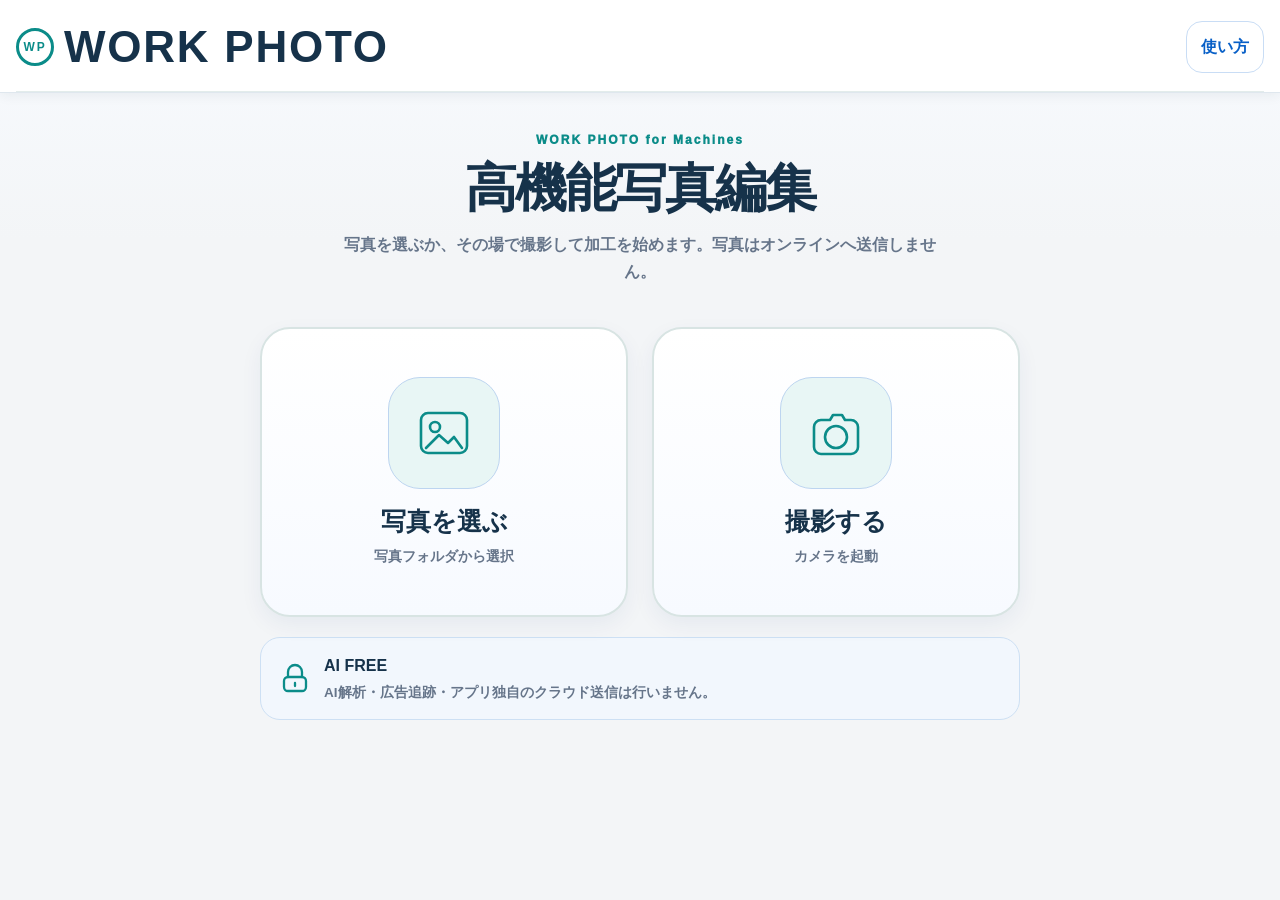
==== editor/index.html @ 4277be08 "Add files via upload" ====
<!doctype html>
<html lang="ja">
<head>
  <meta charset="utf-8">
  <meta name="viewport" content="width=device-width,initial-scale=1,viewport-fit=cover">
  <meta name="theme-color" content="#0b8c89">
  <meta name="description" content="WORK PHOTO for Machines。AIを使わず、端末内で機械・設備写真を編集します。">
  <title>WORK PHOTO 高機能編集｜Web仕上げ版 v1.6</title>
  <link rel="apple-touch-icon" href="icons/icon-192.png">
  <link rel="stylesheet" href="style.css">
  <link rel="stylesheet" href="integration.css">
</head>
<body class="mb-ui-page" data-mb-layout="wide">
  <header class="mb-ui-header">
    <div class="mb-ui-header__inner">
      <button id="brandHome" class="mb-ui-brand" type="button" aria-label="開始画面へ戻る">WORK PHOTO</button>
      <div class="mb-ui-actions">
        <button id="headerBack" class="mb-ui-button" type="button" hidden>戻る</button>
        <button id="returnAlbumButton" class="mb-ui-button" type="button" hidden>アルバムへ</button>
        <button id="helpButton" class="mb-ui-button" type="button">使い方</button>
      </div>
    </div>
  </header>

  <main class="app-shell">
    <section id="startScreen" class="start-screen" aria-labelledby="pageTitle">
      <div class="page-head">
        <p class="eyebrow">WORK PHOTO for Machines</p>
        <h1 id="pageTitle">高機能写真編集</h1>
        <p>写真を選ぶか、その場で撮影して加工を始めます。写真はオンラインへ送信しません。</p>
      </div>

      <div class="start-actions" aria-label="写真の取り込み方法">
        <button id="choosePhotoButton" class="start-card" type="button">
          <span class="start-icon" aria-hidden="true">
            <svg viewBox="0 0 64 64"><rect x="9" y="12" width="46" height="40" rx="7"></rect><circle cx="23" cy="26" r="5"></circle><path d="m14 47 13-13 9 8 6-6 8 11"></path></svg>
          </span>
          <strong>写真を選ぶ</strong>
          <small>写真フォルダから選択</small>
        </button>
        <button id="takePhotoButton" class="start-card" type="button">
          <span class="start-icon" aria-hidden="true">
            <svg viewBox="0 0 64 64"><path d="M19 19h7l3-5h9l3 5h6a7 7 0 0 1 7 7v20a7 7 0 0 1-7 7H17a7 7 0 0 1-7-7V26a7 7 0 0 1 7-7Z"></path><circle cx="32" cy="36" r="11"></circle></svg>
          </span>
          <strong>撮影する</strong>
          <small>カメラを起動</small>
        </button>
      </div>

      <input id="choosePhotoInput" type="file" accept="image/*" hidden>
      <input id="takePhotoInput" type="file" accept="image/*" capture="environment" hidden>

      <div class="privacy-note">
        <svg aria-hidden="true" viewBox="0 0 32 32"><path d="M9 14V9a7 7 0 0 1 14 0v5"></path><rect x="5" y="14" width="22" height="14" rx="4"></rect><path d="M16 20v3"></path></svg>
        <div><strong>AI FREE</strong><span>AI解析・広告追跡・アプリ独自のクラウド送信は行いません。</span></div>
      </div>
    </section>

    <section id="editorScreen" class="editor-screen" hidden aria-label="写真編集画面">
      <div class="editor-topbar">
        <div class="editor-title-wrap">
          <span class="status-dot" aria-hidden="true"></span>
          <div><strong>写真を加工中</strong><small id="imageInfo">画像を読み込みました</small></div>
        </div>
        <div class="editor-actions">
          <button id="undoButton" class="icon-action" type="button" aria-label="元に戻す" disabled>
            <svg viewBox="0 0 32 32"><path d="m12 9-6 6 6 6"></path><path d="M7 15h10a8 8 0 0 1 8 8"></path></svg><span>戻す</span>
          </button>
          <button id="redoButton" class="icon-action" type="button" aria-label="やり直す" disabled>
            <svg viewBox="0 0 32 32"><path d="m20 9 6 6-6 6"></path><path d="M25 15H15a8 8 0 0 0-8 8"></path></svg><span>やり直す</span>
          </button>
          <button id="compareButton" class="icon-action" type="button" aria-label="加工前を表示">
            <svg viewBox="0 0 32 32"><path d="M4 16h24"></path><path d="M16 4v24"></path><rect x="4" y="4" width="24" height="24" rx="5"></rect></svg><span>元画像</span>
          </button>
          <button id="saveButton" class="save-action" type="button">
            <svg viewBox="0 0 32 32"><path d="M8 5h13l5 5v17H6V5Z"></path><path d="M10 5v8h12V6M11 27v-9h10v9"></path></svg><span>保存</span>
          </button>
        </div>
      </div>

      <div class="workspace-grid">
        <section class="canvas-card" aria-label="写真プレビュー">
          <div class="canvas-stage" id="canvasStage">
            <canvas id="editorCanvas" width="1200" height="800" aria-label="加工中の写真"></canvas>
            <div id="snapBadge" class="snap-badge" hidden>吸着</div>
            <div id="toolHint" class="tool-hint" hidden></div>
          </div>
          <div class="canvas-footer">
            <span id="zoomLabel">100%</span>
            <div class="zoom-controls">
              <button id="zoomOut" type="button" aria-label="縮小">−</button>
              <input id="zoomRange" type="range" min="5" max="180" value="100" aria-label="表示倍率">
              <button id="zoomIn" type="button" aria-label="拡大">＋</button>
            </div>
            <button id="fitButton" class="mini-button" type="button">全体表示</button>
          </div>
        </section>

        <aside class="tool-panel" aria-label="写真加工メニュー">
          <div class="tool-tabs" role="tablist" aria-label="加工分類">
            <button class="tool-tab is-active" type="button" role="tab" aria-selected="true" data-category="adjust">調整</button>
            <button class="tool-tab" type="button" role="tab" aria-selected="false" data-category="write">記入</button>
            <button class="tool-tab" type="button" role="tab" aria-selected="false" data-category="repair">修正</button>
          </div>

          <div id="toolGrid" class="tool-grid"></div>

          <div class="quick-state">
            <div><span>現在の操作</span><strong id="currentToolLabel">選択してください</strong></div>
            <div class="quick-state-actions">
              <button id="applyToolButton" class="mini-button mini-button--primary" type="button" hidden>実行</button>
              <button id="cancelToolButton" class="mini-button" type="button" hidden>終了</button>
            </div>
          </div>
        </aside>
      </div>
    </section>
  </main>

  <div id="sheetBackdrop" class="sheet-backdrop" hidden></div>
  <section id="bottomSheet" class="bottom-sheet" hidden role="dialog" aria-modal="true" aria-labelledby="sheetTitle">
    <div class="sheet-handle" aria-hidden="true"></div>
    <header class="sheet-head">
      <div><p id="sheetEyebrow">写真加工</p><h2 id="sheetTitle">機能名</h2></div>
      <button id="closeSheetButton" class="close-button" type="button" aria-label="閉じる">×</button>
    </header>
    <p id="sheetDescription" class="sheet-description"></p>
    <div id="sheetContent" class="sheet-content"></div>
  </section>

  <dialog id="helpDialog" class="app-dialog">
    <form method="dialog" class="dialog-panel">
      <header><div><p>WORK PHOTO</p><h2>使い方</h2></div><button value="close" class="close-button" aria-label="閉じる">×</button></header>
      <ol class="help-steps">
        <li><b>1</b><div><strong>写真を選ぶ・撮影する</strong><span>写真フォルダまたはカメラから1枚取り込みます。</span></div></li>
        <li><b>2</b><div><strong>下の機能で加工する</strong><span>水平、色調整、図形、日付、寸法などを使います。</span></div></li>
        <li><b>3</b><div><strong>写真フォルダへ保存する</strong><span>JPEG・PNG・WEBPを選び、端末の共有・保存画面へ進みます。</span></div></li>
      </ol>
      <details open><summary>よく使う機能</summary><div class="help-grid" id="helpGrid"></div></details>
      <div class="dialog-note"><strong>AIは使用しません。</strong>人物・部品の自動認識や生成型の不要物消去は行わず、通常の画像処理と手動操作で加工します。</div>
      <button class="primary-wide" value="close">閉じる</button>
    </form>
  </dialog>

  <dialog id="saveDialog" class="app-dialog">
    <form method="dialog" class="dialog-panel save-panel" id="saveForm">
        <header><div><p>保存設定</p><h2>写真を保存</h2></div><button type="button" id="cancelSaveTop" class="close-button" aria-label="閉じる">×</button></header>
      <div class="form-grid">
        <label><span>保存形式</span><select id="saveFormat"><option value="image/jpeg">JPEG（写真向き・軽い）</option><option value="image/png">PNG（透明背景に対応）</option><option value="image/webp">WEBP（軽量・高画質）</option></select></label>
        <label><span>画質</span><select id="saveQuality"><option value="0.95">高</option><option value="0.85" selected>標準</option><option value="0.70">軽量</option></select></label>
        <label><span>画像サイズ</span><select id="saveSize"><option value="original" selected>元写真の長辺</option><option value="current">現在の編集サイズ</option><option value="3840">長辺 3840px</option><option value="1920">長辺 1920px</option><option value="1280">長辺 1280px</option><option value="custom">長辺を指定</option></select></label>
        <label id="saveCustomSizeRow" hidden><span>長辺（px）</span><input id="saveCustomLongEdge" type="number" min="320" max="12000" step="1" value="1920"></label>
        <label><span>ファイル名</span><input id="saveFilename" type="text" value="WORK_PHOTO"></label>
      </div>
      <div id="saveEstimate" class="save-estimate"></div>
      <label class="save-to-album"><input id="saveToAppAlbum" type="checkbox" checked> WORK PHOTOのアルバムにも編集済み写真を追加する</label>
      <p class="save-note">Web版ではOSの共有・保存画面を開きます。iPhoneでは「画像を保存」、Androidでは「写真・ダウンロード」などを選択してください。</p>
      <div class="dialog-actions"><button type="button" id="cancelSaveButton" class="secondary-wide">戻る</button><button type="submit" id="confirmSaveButton" value="default" class="primary-wide">写真フォルダに保存</button></div>
    </form>
  </dialog>

  <div id="toast" class="toast" hidden role="status" aria-live="polite"></div>

  <script src="db.js"></script>
  <script src="app.js"></script>
</body>
</html>
---- editor/style.css ----
:root{
  --mb-navy:#0B3976;--mb-blue:#0B63CE;--mb-bright:#1769FF;--mb-sky:#EAF3FF;--mb-soft:#F5F9FF;
  --mb-bg:#F5F7FB;--mb-white:#fff;--mb-ink:#132033;--mb-muted:#66758A;--mb-line:#D6E3F2;--mb-divider:#E3EBF5;
  --mb-good:#147A42;--mb-danger:#A21E2D;--mb-shadow:0 12px 34px rgba(16,40,80,.10);--mb-shadow-soft:0 8px 22px rgba(13,57,117,.06);
  --font:-apple-system,BlinkMacSystemFont,"Segoe UI","Helvetica Neue","Yu Gothic UI","Yu Gothic",Meiryo,"Noto Sans JP",sans-serif;
  --shell:min(1560px,calc(100vw - 48px));--content:min(1320px,calc(100vw - 48px));
}
*{box-sizing:border-box}html{max-width:100%;overflow-x:hidden;background:var(--mb-bg)}
body{margin:0;min-height:100vh;max-width:100%;overflow-x:hidden;background:linear-gradient(180deg,#F8FBFF 0,var(--mb-bg) 240px);color:var(--mb-ink);font-family:var(--font);font-size:16px;line-height:1.65;font-weight:650;-webkit-text-size-adjust:100%}
button,input,select,textarea{font:inherit}button{cursor:pointer;-webkit-tap-highlight-color:transparent}button:disabled{cursor:not-allowed;opacity:.42}
:focus-visible{outline:4px solid rgba(11,99,206,.22);outline-offset:3px}[hidden]{display:none!important}
svg{fill:none;stroke:currentColor;stroke-width:2.3;stroke-linecap:round;stroke-linejoin:round}
.mb-ui-header{width:100%;background:#fff}.mb-ui-header__inner{width:var(--shell);min-height:92px;margin:0 auto;padding:20px 0 17px;display:flex;align-items:center;justify-content:space-between;gap:14px;border-bottom:1px solid var(--mb-divider)}
.mb-ui-brand{min-width:0;padding:0;border:0;background:transparent;color:var(--mb-navy);font:950 44px/1 var(--font);letter-spacing:.045em;white-space:nowrap;text-align:left}
.mb-ui-actions{display:flex;gap:10px}.mb-ui-button{min-width:74px;min-height:52px;padding:8px 14px;border:1px solid #C9DDF5;border-radius:16px;background:#fff;color:#075FC7;font-size:16px;font-weight:950}
.mb-ui-button:hover{background:var(--mb-soft)}
.app-shell{width:var(--content);margin:0 auto;padding:0 0 54px}.start-screen{max-width:980px;margin:0 auto;padding:38px 0 70px}.page-head{text-align:center}.eyebrow{margin:0;color:var(--mb-blue);font-size:12px;font-weight:950;letter-spacing:.17em}.page-head h1{margin:9px 0 0;color:var(--mb-navy);font-size:clamp(34px,5vw,52px);line-height:1.1;font-weight:950;letter-spacing:-.04em}.page-head p:last-child{max-width:620px;margin:14px auto 0;color:var(--mb-muted);font-size:15.5px;line-height:1.75}
.start-actions{display:grid;grid-template-columns:repeat(2,minmax(0,1fr));gap:24px;max-width:760px;margin:42px auto 0}.start-card{min-height:290px;padding:28px;border:2px solid var(--mb-line);border-radius:30px;background:linear-gradient(180deg,#fff,#F7FAFF);color:var(--mb-navy);box-shadow:var(--mb-shadow-soft);display:flex;flex-direction:column;align-items:center;justify-content:center;gap:9px;transition:.18s ease}
.start-card:hover,.start-card:focus-visible{border-color:#9FC4EC;transform:translateY(-3px);box-shadow:var(--mb-shadow)}.start-card:active{transform:translateY(0)}
.start-icon{width:112px;height:112px;margin-bottom:8px;display:grid;place-items:center;border:1px solid #BDD5F0;border-radius:32px;background:var(--mb-sky);color:var(--mb-blue)}.start-icon svg{width:64px;height:64px;stroke-width:2.6}.start-card strong{font-size:25px;line-height:1.2}.start-card small{color:var(--mb-muted);font-size:14px;font-weight:800}
.privacy-note{max-width:760px;margin:20px auto 0;padding:15px 18px;display:flex;align-items:center;gap:13px;border:1px solid #CDE0F4;border-radius:20px;background:#F2F7FD;color:var(--mb-navy)}.privacy-note svg{flex:0 0 auto;width:32px;height:32px;color:var(--mb-blue)}.privacy-note strong,.privacy-note span{display:block}.privacy-note span{margin-top:2px;color:var(--mb-muted);font-size:13.5px}
.editor-screen{padding:18px 0 58px}.editor-topbar{min-height:68px;margin-bottom:14px;padding:9px 12px 9px 17px;display:flex;align-items:center;justify-content:space-between;gap:14px;border:1px solid var(--mb-line);border-radius:20px;background:#fff;box-shadow:var(--mb-shadow-soft)}
.editor-title-wrap{display:flex;align-items:center;gap:10px}.status-dot{width:11px;height:11px;border-radius:50%;background:var(--mb-good);box-shadow:0 0 0 5px rgba(20,122,66,.12)}.editor-title-wrap strong,.editor-title-wrap small{display:block}.editor-title-wrap strong{color:var(--mb-navy);font-size:17px}.editor-title-wrap small{margin-top:2px;color:var(--mb-muted);font-size:11.5px}
.editor-actions{display:flex;align-items:center;gap:7px}.icon-action,.save-action{min-height:48px;padding:6px 10px;border:1px solid var(--mb-line);border-radius:15px;background:#fff;color:var(--mb-blue);font-size:11px;font-weight:900}.icon-action{min-width:58px;display:flex;flex-direction:column;align-items:center;justify-content:center;gap:1px}.icon-action svg{width:21px;height:21px}.save-action{min-width:88px;padding:8px 15px;display:flex;align-items:center;justify-content:center;gap:7px;border-color:var(--mb-blue);background:var(--mb-blue);color:#fff;font-size:15px}.save-action svg{width:21px;height:21px}
.workspace-grid{display:grid;grid-template-columns:minmax(0,1fr) 380px;gap:16px;align-items:start}.canvas-card,.tool-panel{border:1px solid var(--mb-line);border-radius:24px;background:#fff;box-shadow:var(--mb-shadow-soft)}.canvas-card{min-width:0;padding:14px}.canvas-stage{position:relative;min-height:460px;height:calc(100vh - 270px);max-height:790px;overflow:auto;display:grid;place-items:center;border:1px solid #C8D7E7;border-radius:19px;background-color:#DCE4EC;background-image:linear-gradient(45deg,#EEF2F5 25%,transparent 25%),linear-gradient(-45deg,#EEF2F5 25%,transparent 25%),linear-gradient(45deg,transparent 75%,#EEF2F5 75%),linear-gradient(-45deg,transparent 75%,#EEF2F5 75%);background-size:24px 24px;background-position:0 0,0 12px,12px -12px,-12px 0}
#editorCanvas{display:block;max-width:none;max-height:none;background:#fff;box-shadow:0 14px 38px rgba(14,35,62,.18);touch-action:none;transform-origin:center center}
.snap-badge{position:fixed;z-index:20;padding:5px 9px;border-radius:999px;background:#0B63CE;color:#fff;font-size:11px;font-weight:950;pointer-events:none;box-shadow:0 5px 14px rgba(11,99,206,.25)}.tool-hint{position:absolute;left:50%;top:12px;z-index:15;transform:translateX(-50%);max-width:92%;padding:8px 13px;border-radius:999px;background:rgba(11,57,118,.92);color:#fff;font-size:12.5px;font-weight:900;text-align:center;pointer-events:none}
.canvas-footer{min-height:56px;padding:8px 4px 0;display:flex;align-items:center;gap:10px;color:var(--mb-muted);font-size:12px;font-weight:900}.zoom-controls{flex:1;display:flex;align-items:center;gap:8px}.zoom-controls button{width:44px;height:44px;border:1px solid var(--mb-line);border-radius:12px;background:#fff;color:var(--mb-blue);font-size:20px;font-weight:900}.zoom-controls input{width:100%;min-height:44px;accent-color:var(--mb-blue)}
.tool-panel{position:sticky;top:12px;padding:14px}.tool-tabs{display:grid;grid-template-columns:repeat(3,1fr);gap:5px;padding:5px;border:1px solid var(--mb-line);border-radius:17px;background:var(--mb-soft)}.tool-tab{min-height:45px;border:0;border-radius:12px;background:transparent;color:#60748C;font-weight:950}.tool-tab.is-active{background:#fff;color:var(--mb-blue);box-shadow:0 4px 13px rgba(20,50,90,.09)}
.tool-grid{display:grid;grid-template-columns:repeat(3,minmax(0,1fr));gap:8px;margin-top:13px}.tool-button{min-width:0;min-height:82px;padding:8px 5px;border:1px solid var(--mb-line);border-radius:16px;background:#fff;color:#51677F;display:flex;flex-direction:column;align-items:center;justify-content:center;gap:5px;font-size:12px;font-weight:900;text-align:center}.tool-button:hover,.tool-button:focus-visible{border-color:#9FC4EC;background:#F6FAFF;color:var(--mb-blue)}.tool-button.is-active{border-color:var(--mb-blue);background:#EAF3FF;color:var(--mb-blue);box-shadow:0 0 0 2px rgba(11,99,206,.08)}.tool-button svg{width:29px;height:29px;stroke-width:2}.tool-button small{display:block;color:#91A0B0;font-size:9.5px;line-height:1.15}.tool-button.is-active small{color:#4E82B8}
.quick-state{min-height:64px;margin-top:13px;padding:10px 12px;display:flex;align-items:center;justify-content:space-between;gap:8px;border:1px solid var(--mb-line);border-radius:16px;background:var(--mb-soft)}.quick-state span,.quick-state strong{display:block}.quick-state span{color:var(--mb-muted);font-size:10.5px}.quick-state strong{margin-top:2px;color:var(--mb-navy);font-size:13px}.mini-button{min-height:44px;padding:8px 12px;border:1px solid var(--mb-line);border-radius:12px;background:#fff;color:var(--mb-blue);font-size:12px;font-weight:950}
.sheet-backdrop{position:fixed;inset:0;z-index:900;background:rgba(9,28,52,.38);backdrop-filter:blur(2px)}.bottom-sheet{position:fixed;left:50%;bottom:0;z-index:910;width:min(720px,100%);max-height:min(82vh,780px);overflow:auto;transform:translateX(-50%);padding:10px 22px calc(24px + env(safe-area-inset-bottom));border:1px solid var(--mb-line);border-bottom:0;border-radius:28px 28px 0 0;background:#fff;box-shadow:0 -22px 60px rgba(8,30,57,.24)}.sheet-handle{width:54px;height:5px;margin:0 auto 14px;border-radius:999px;background:#CBD7E5}.sheet-head{display:flex;align-items:flex-start;justify-content:space-between;gap:14px}.sheet-head p,.dialog-panel header p{margin:0 0 3px;color:var(--mb-blue);font-size:10.5px;font-weight:950;letter-spacing:.12em}.sheet-head h2,.dialog-panel header h2{margin:0;color:var(--mb-navy);font-size:24px;line-height:1.25}.close-button{width:44px;height:44px;padding:0;border:1px solid var(--mb-line);border-radius:50%;background:#F7F9FC;color:var(--mb-navy);font-size:27px;line-height:1}.sheet-description{margin:10px 0 16px;color:var(--mb-muted);font-size:14px}.sheet-content{display:grid;gap:14px}
.sheet-backdrop.crop-pass-through{pointer-events:none;background:rgba(9,28,52,.12);backdrop-filter:none}.crop-ratio-grid{grid-template-columns:repeat(4,minmax(0,1fr))}.danger-choice{border-color:#e6b7bc!important;color:#a21e2d!important}.property-action-row .choice-button{flex:1 1 42%;min-height:44px}
.control-group{padding:14px;border:1px solid var(--mb-line);border-radius:18px;background:#F9FBFE}.control-group>label,.control-label{display:flex;align-items:center;justify-content:space-between;gap:10px;color:var(--mb-navy);font-size:13px;font-weight:950}.control-group input[type=range]{width:100%;margin-top:12px;accent-color:var(--mb-blue)}.control-value{min-width:58px;padding:4px 7px;border-radius:9px;background:#fff;color:var(--mb-blue);text-align:center}
.button-row{display:flex;flex-wrap:wrap;gap:8px}.choice-button{min-height:46px;padding:9px 13px;border:1px solid var(--mb-line);border-radius:14px;background:#fff;color:#4F647D;font-weight:900}.choice-button.is-selected{border-color:var(--mb-blue);background:var(--mb-blue);color:#fff}.sheet-primary{width:100%;min-height:52px;border:1px solid var(--mb-blue);border-radius:16px;background:var(--mb-blue);color:#fff;font-weight:950}.sheet-secondary{width:100%;min-height:48px;border:1px solid var(--mb-line);border-radius:16px;background:#fff;color:var(--mb-blue);font-weight:950}.inline-input{width:100%;min-height:50px;padding:10px 13px;border:2px solid var(--mb-line);border-radius:15px;background:#fff;color:var(--mb-ink);font-size:16px;font-weight:800}.inline-input:focus{border-color:#8CB9EA;outline:4px solid rgba(11,99,206,.12)}
.preset-grid{display:grid;grid-template-columns:repeat(4,minmax(0,1fr));gap:8px}.preset-button{min-height:72px;padding:8px;border:1px solid var(--mb-line);border-radius:15px;background:#fff;color:#405A76;font-size:12px;font-weight:900}.preset-button strong,.preset-button small{display:block}.preset-button strong{color:var(--mb-navy);font-size:14px}.preset-button small{margin-top:3px;color:var(--mb-muted);font-size:10px}.preset-button.is-selected{border-color:var(--mb-blue);background:#EAF3FF}
.wheel-picker{height:190px;overflow-y:auto;scroll-snap-type:y mandatory;padding:65px 10px;border:1px solid var(--mb-line);border-radius:20px;background:linear-gradient(180deg,#F2F6FA,#fff 35%,#fff 65%,#F2F6FA);text-align:center}.wheel-option{width:100%;height:50px;scroll-snap-align:center;border:0;background:transparent;color:#8291A2;font-size:18px;font-weight:900}.wheel-option.is-current{color:var(--mb-navy);font-size:24px}
.app-dialog{width:min(640px,calc(100vw - 24px));max-height:88vh;padding:0;border:0;border-radius:26px;background:transparent;box-shadow:0 28px 85px rgba(8,28,52,.28)}.app-dialog::backdrop{background:rgba(8,28,52,.45);backdrop-filter:blur(3px)}.dialog-panel{max-height:88vh;overflow:auto;margin:0;padding:22px;border:1px solid var(--mb-line);border-radius:26px;background:#fff}.dialog-panel header{display:flex;align-items:flex-start;justify-content:space-between;gap:14px}.help-steps{margin:18px 0;padding:0;display:grid;gap:9px;list-style:none}.help-steps li{padding:11px;display:flex;gap:11px;border:1px solid var(--mb-line);border-radius:16px;background:var(--mb-soft)}.help-steps b{flex:0 0 auto;width:34px;height:34px;display:grid;place-items:center;border-radius:50%;background:var(--mb-blue);color:#fff}.help-steps strong,.help-steps span{display:block}.help-steps span{margin-top:3px;color:var(--mb-muted);font-size:12.5px}.dialog-panel details{margin:14px 0;border-top:1px solid var(--mb-divider)}.dialog-panel summary{padding:14px 0;color:var(--mb-blue);font-weight:950;cursor:pointer}.help-grid{display:grid;grid-template-columns:repeat(2,minmax(0,1fr));gap:8px}.help-item{padding:10px;border:1px solid var(--mb-line);border-radius:14px}.help-item strong,.help-item span{display:block}.help-item strong{color:var(--mb-navy);font-size:13px}.help-item span{margin-top:3px;color:var(--mb-muted);font-size:11.5px}.dialog-note{margin:14px 0;padding:13px;border:1px solid #C5DAF1;border-radius:16px;background:#F1F7FE;color:#3D5672;font-size:13px}.primary-wide,.secondary-wide{min-height:52px;padding:10px 16px;border-radius:16px;font-weight:950}.primary-wide{border:1px solid var(--mb-blue);background:var(--mb-blue);color:#fff}.secondary-wide{border:1px solid var(--mb-line);background:#fff;color:var(--mb-blue)}.dialog-panel>.primary-wide{width:100%}
.form-grid{display:grid;grid-template-columns:repeat(2,minmax(0,1fr));gap:12px;margin-top:18px}.form-grid label{display:grid;gap:6px}.form-grid label span{color:#52667E;font-size:12.5px;font-weight:950}.form-grid select,.form-grid input{width:100%;min-height:50px;padding:9px 12px;border:2px solid var(--mb-line);border-radius:15px;background:#fff;color:var(--mb-ink);font-size:16px;font-weight:800}.save-estimate{margin-top:14px;padding:13px 15px;border:1px solid #BBD3F9;border-radius:16px;background:#F2F7FF;color:var(--mb-navy);font-size:13px}.save-note{margin:10px 0;color:var(--mb-muted);font-size:12px;line-height:1.6}.dialog-actions{display:grid;grid-template-columns:1fr 1.7fr;gap:9px;margin-top:15px}
.toast{position:fixed;left:50%;bottom:22px;z-index:1200;max-width:calc(100vw - 30px);transform:translateX(-50%);padding:11px 16px;border-radius:999px;background:rgba(11,57,118,.96);color:#fff;font-size:13px;font-weight:900;box-shadow:0 10px 30px rgba(9,33,67,.28)}
@media(max-width:1100px){.workspace-grid{grid-template-columns:1fr}.tool-panel{position:static}.tool-grid{grid-template-columns:repeat(6,minmax(0,1fr))}.canvas-stage{height:min(60vh,660px)}}
@media(max-width:899px){:root{--shell:100%;--content:100%}.mb-ui-header__inner{min-height:88px;padding:20px 13px 15px}.mb-ui-brand{font-size:25px;letter-spacing:.025em}.mb-ui-actions{gap:6px}.mb-ui-button{min-width:58px;min-height:44px;padding:7px 9px;font-size:14px}.app-shell{padding:0 11px 40px}.start-screen{padding-top:28px}.start-actions{gap:12px}.start-card{min-height:235px;padding:19px;border-radius:24px}.start-icon{width:88px;height:88px;border-radius:25px}.start-icon svg{width:51px;height:51px}.start-card strong{font-size:21px}.editor-screen{padding-top:10px}.editor-topbar{padding:7px 8px 7px 12px}.editor-title-wrap small{display:none}.icon-action{min-width:48px;padding:5px 6px}.icon-action span{font-size:9.5px}.save-action{min-width:72px;padding:7px 10px}.workspace-grid{gap:10px}.canvas-card{padding:8px;border-radius:19px}.canvas-stage{min-height:360px;height:52vh;border-radius:15px}.canvas-footer{padding-left:2px;padding-right:2px}.tool-panel{padding:10px;border-radius:19px}.tool-grid{grid-template-columns:repeat(5,minmax(0,1fr));gap:6px}.tool-button{min-height:72px;border-radius:14px;font-size:10.5px}.tool-button svg{width:26px;height:26px}.bottom-sheet{padding-left:14px;padding-right:14px}.preset-grid{grid-template-columns:repeat(2,1fr)}}
@media(max-width:560px){.start-actions{grid-template-columns:repeat(2,minmax(0,1fr));gap:9px}.start-card{min-height:205px;padding:13px 7px}.start-icon{width:74px;height:74px;border-radius:21px}.start-icon svg{width:44px;height:44px}.start-card strong{font-size:18px}.start-card small{font-size:10.5px}.privacy-note{align-items:flex-start}.page-head p:last-child{font-size:14px}.editor-title-wrap strong{font-size:14px}.editor-actions{gap:4px}.icon-action{min-width:42px;min-height:44px}.icon-action svg{width:19px;height:19px}.save-action{min-width:60px;min-height:44px;padding:5px 8px;font-size:12px}.save-action span{display:none}.tool-grid{grid-template-columns:repeat(4,minmax(0,1fr))}.canvas-stage{min-height:320px;height:47vh}.canvas-footer{display:grid;grid-template-columns:auto 1fr auto}.form-grid{grid-template-columns:1fr}.help-grid{grid-template-columns:1fr}.dialog-actions{grid-template-columns:1fr}.bottom-sheet{border-radius:23px 23px 0 0}.sheet-head h2,.dialog-panel header h2{font-size:22px}}
@media(max-width:380px){.tool-grid{grid-template-columns:repeat(3,minmax(0,1fr))}.start-card{min-height:190px}.mb-ui-brand{font-size:22px}.editor-title-wrap{display:none}}
@media(prefers-reduced-motion:reduce){*{scroll-behavior:auto!important;transition:none!important}}

/* V0.2: destructive tool actions */
.quick-state-actions{display:flex;align-items:center;gap:7px;flex:0 0 auto}
.mini-button--primary{border-color:#0B63CE;background:#0B63CE;color:#fff;box-shadow:0 6px 14px rgba(11,99,206,.18)}
.perspective-guide-note{margin:0;padding:10px 12px;border:1px solid #C7D8EB;border-radius:14px;background:#F3F7FC;color:#294968;font-size:13px;line-height:1.65}
.compare-preview{display:grid;grid-template-columns:1fr auto 1fr;align-items:center;gap:8px;padding:10px;border:1px solid var(--mb-line);border-radius:16px;background:#F6F8FB;color:var(--mb-muted);font-size:12px;text-align:center}
.compare-preview b{display:block;color:var(--mb-navy);font-size:13px}
.brush-row{display:grid;grid-template-columns:repeat(3,1fr);gap:8px}
@media(max-width:560px){.quick-state{align-items:flex-start}.quick-state-actions{flex-direction:column;align-items:stretch}.quick-state-actions .mini-button{min-width:66px}}
---- editor/integration.css ----
:root{--wp-accent:#0b8c89;--wp-accent-dark:#08716f;--wp-navy:#16324a;--mb-navy:#16324a;--mb-blue:#0b8c89;--mb-bright:#0b8c89;--mb-sky:#e8f6f5;--mb-soft:#f3f7f7;--mb-bg:#f3f5f7;--mb-line:#d8e4e3;--mb-divider:#e3eceb;--mb-good:#2a8b57}
.mb-ui-header{background:#fff;border-bottom:1px solid #dfe7ee;box-shadow:0 2px 12px rgba(16,36,63,.07)}
.mb-ui-header__inner,.app-shell{width:min(100% - 32px,1440px);max-width:1440px;margin-inline:auto}
.mb-ui-brand{min-height:44px;display:flex;align-items:center;color:var(--wp-navy);font-weight:900;letter-spacing:.04em}
.mb-ui-brand::before{content:'WP';display:inline-grid;place-items:center;width:32px;height:32px;margin-right:10px;border:3px solid var(--wp-accent);border-radius:50%;color:var(--wp-accent);font-size:12px}
.mb-ui-button{white-space:nowrap}
.save-action,.primary-wide,.mini-button--primary,.sheet-primary{border-color:var(--wp-accent)!important;background:var(--wp-accent)!important}
.status-dot{background:var(--wp-accent)!important}
.tool-tab.is-active,.tool-button.is-active,.preset-button.is-selected{color:var(--wp-accent)!important}.tool-button.is-active,.preset-button.is-selected{border-color:var(--wp-accent)!important;background:#e8f6f5!important}.choice-button.is-selected{border-color:var(--wp-accent)!important;background:var(--wp-accent)!important}.inline-input:focus,:focus-visible{outline-color:rgba(11,140,137,.2)!important}.snap-badge,.toast{background:rgba(22,50,74,.96)}
.save-to-album{display:flex;gap:10px;align-items:flex-start;padding:12px 14px;border:1px solid #d6e1e8;border-radius:12px;background:#f7fbfb;font-weight:700}
.save-to-album input{margin-top:3px}
.icon-action{min-width:44px;min-height:44px;flex:0 0 auto}
.zoom-controls{min-width:0}
.zoom-controls button{min-width:44px;flex:0 0 44px}
@media(max-width:720px){.mb-ui-header__inner,.app-shell{width:100%;max-width:none}.mb-ui-header__inner{padding-inline:12px}.workspace-grid{padding-inline:0}}
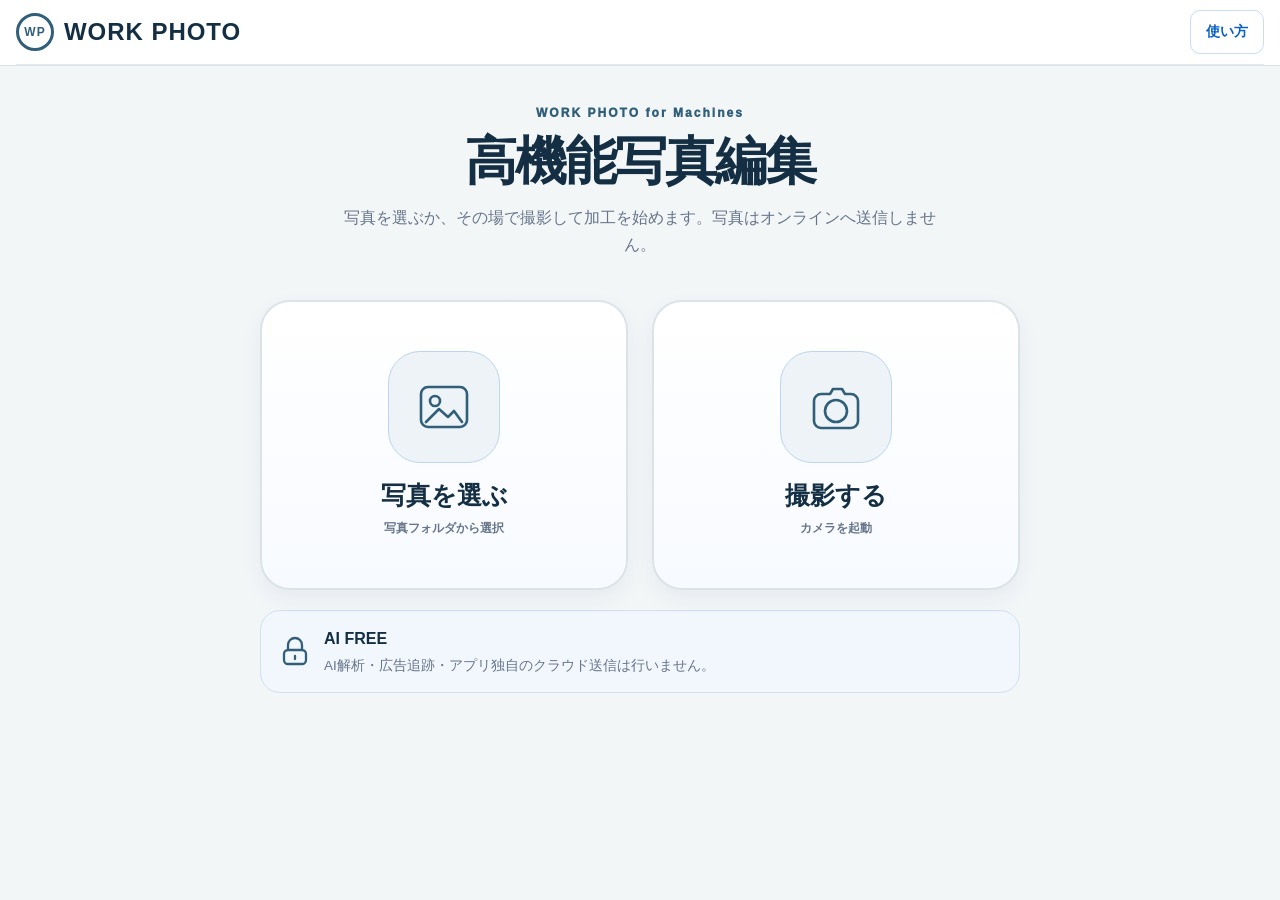
==== commit ec94b2b8: "Add files via upload" ====
--- a/editor/index.html
+++ b/editor/index.html
@@ -3,12 +3,13 @@
 <head>
   <meta charset="utf-8">
   <meta name="viewport" content="width=device-width,initial-scale=1,viewport-fit=cover">
-  <meta name="theme-color" content="#0b8c89">
+  <meta name="theme-color" content="#142f43">
   <meta name="description" content="WORK PHOTO for Machines。AIを使わず、端末内で機械・設備写真を編集します。">
-  <title>WORK PHOTO 高機能編集｜Web仕上げ版 v1.6</title>
+  <title>WORK PHOTO 写真編集｜実機UX改修版 v1.7</title>
   <link rel="apple-touch-icon" href="icons/icon-192.png">
   <link rel="stylesheet" href="style.css">
   <link rel="stylesheet" href="integration.css">
+  <link rel="stylesheet" href="polish.css">
 </head>
 <body class="mb-ui-page" data-mb-layout="wide">
   <header class="mb-ui-header">
@@ -58,6 +59,7 @@
 
     <section id="editorScreen" class="editor-screen" hidden aria-label="写真編集画面">
       <div class="editor-topbar">
+        <button id="editorBackButton" class="editor-back" type="button" aria-label="アルバムへ戻る">‹</button>
         <div class="editor-title-wrap">
           <span class="status-dot" aria-hidden="true"></span>
           <div><strong>写真を加工中</strong><small id="imageInfo">画像を読み込みました</small></div>
@@ -153,7 +155,7 @@
         <label><span>ファイル名</span><input id="saveFilename" type="text" value="WORK_PHOTO"></label>
       </div>
       <div id="saveEstimate" class="save-estimate"></div>
-      <label class="save-to-album"><input id="saveToAppAlbum" type="checkbox" checked> WORK PHOTOのアルバムにも編集済み写真を追加する</label>
+      <label class="save-to-album"><input id="saveToAppAlbum" type="checkbox"> 必要な場合のみ、WORK PHOTO内にも複製を残す</label>
       <p class="save-note">Web版ではOSの共有・保存画面を開きます。iPhoneでは「画像を保存」、Androidでは「写真・ダウンロード」などを選択してください。</p>
       <div class="dialog-actions"><button type="button" id="cancelSaveButton" class="secondary-wide">戻る</button><button type="submit" id="confirmSaveButton" value="default" class="primary-wide">写真フォルダに保存</button></div>
     </form>
--- a/editor/polish.css
+++ b/editor/polish.css
@@ -0,0 +1,71 @@
+/* WORK PHOTO editor v1.7 — keep the photograph visible. */
+:root{
+  --wp-accent:#315f7a;--wp-accent-dark:#274f67;--wp-navy:#142f43;
+  --mb-navy:#142f43;--mb-blue:#315f7a;--mb-bright:#315f7a;--mb-sky:#edf3f6;
+  --mb-soft:#f3f6f7;--mb-bg:#f3f6f7;--mb-line:#dce3e7;--mb-divider:#e3e8eb;
+  --safe-top:env(safe-area-inset-top,0px);--safe-bottom:env(safe-area-inset-bottom,0px)
+}
+html,body{background:#f3f6f7;color:#172733;font-size:16px;font-weight:400}
+button,input,select,textarea{font-weight:600}
+.mb-ui-brand{color:var(--wp-navy)!important}.mb-ui-brand::before{border-color:#315f7a!important;color:#315f7a!important}
+.mb-ui-header{box-shadow:none;border-bottom:1px solid var(--mb-line)}.mb-ui-header__inner{min-height:64px;padding:10px 0}.mb-ui-brand{font-size:24px}.mb-ui-button{min-height:44px;border-radius:10px;font-size:14px}
+.app-shell{padding-bottom:24px}.editor-screen{padding-top:10px}
+.editor-topbar{min-height:56px;margin-bottom:10px;padding:5px 7px;border:0;border-bottom:1px solid var(--mb-line);border-radius:0;box-shadow:none}
+.editor-back{display:none;width:44px;height:44px;flex:0 0 44px;border:0;border-radius:10px;background:transparent;color:var(--wp-navy);font-size:34px;line-height:1}
+.editor-title-wrap strong{font-size:15px}.editor-title-wrap small{font-size:12px}.status-dot{background:#315f7a!important;box-shadow:0 0 0 4px rgba(49,95,122,.12)}
+.icon-action,.save-action{min-height:44px;border-radius:10px}.icon-action{min-width:48px;font-size:12px}.save-action{background:var(--wp-navy)!important;border-color:var(--wp-navy)!important}
+.canvas-card,.tool-panel{border-color:var(--mb-line);border-radius:14px;box-shadow:none}.canvas-card{padding:8px}
+.canvas-stage{border-radius:10px;border-color:#cbd5dc;background-color:#182229;background-image:none;background-size:20px 20px;box-shadow:inset 0 0 0 1px rgba(255,255,255,.42)}
+#editorCanvas{box-shadow:0 5px 16px rgba(14,35,52,.14);image-rendering:auto}
+.canvas-footer{min-height:48px;padding-top:4px;font-size:13px}.zoom-controls button{width:44px;height:44px;border-radius:9px}.mini-button{min-height:44px;border-radius:9px;font-size:13px}
+.tool-panel{padding:8px}.tool-tabs{border-radius:10px;padding:3px}.tool-tab{min-height:44px;border-radius:8px;font-size:14px}.tool-tab.is-active{box-shadow:none;background:#fff;color:var(--wp-navy)!important}
+.tool-grid{gap:6px;margin-top:7px}.tool-button{min-height:70px;border-radius:10px;font-size:13px;font-weight:700}.tool-button small{font-size:12px}.tool-button.is-active{border-color:#315f7a!important;background:#edf3f6!important;color:#315f7a!important}.tool-button svg{width:25px;height:25px}
+.quick-state{min-height:50px;margin-top:7px;padding:6px 8px;border-radius:10px}.quick-state span{font-size:12px}.quick-state strong{font-size:13px}
+
+.sheet-backdrop{background:rgba(7,18,25,.28);backdrop-filter:none!important;-webkit-backdrop-filter:none!important}
+.bottom-sheet{max-height:min(68dvh,650px);padding:8px 16px calc(16px + var(--safe-bottom));border-radius:18px 18px 0 0;box-shadow:0 -12px 38px rgba(7,18,25,.2)}
+.sheet-handle{margin-bottom:9px}.sheet-head h2{font-size:22px}.sheet-head p{font-size:12px}.sheet-description{margin:6px 0 10px;font-size:13px}.sheet-content{gap:9px}
+.control-group{padding:10px;border-radius:11px}.control-group>label,.control-label{font-size:13px}.control-group input[type=range]{min-height:44px;margin-top:2px}.control-value{font-size:13px}.choice-button{min-height:44px;border-radius:9px;font-size:13px}.sheet-primary,.sheet-secondary{min-height:48px;border-radius:10px;font-size:15px}.sheet-primary,.primary-wide,.mini-button--primary{background:var(--wp-navy)!important;border-color:var(--wp-navy)!important}
+.preset-grid{gap:6px}.preset-button{min-height:64px;border-radius:10px;font-size:12px}.preset-button strong{font-size:13px}.preset-button small{font-size:12px}.preset-button.is-selected{border-color:#315f7a!important;background:#edf3f6!important;color:#315f7a!important}
+.live-control-grid{display:grid;grid-template-columns:1fr 1fr;gap:7px}.live-control-grid .control-group{padding:8px 9px}
+.tone-control-strip,.filter-preset-strip{display:flex;gap:7px;overflow-x:auto;overscroll-behavior-x:contain;padding:1px 1px 4px;scrollbar-width:thin;scroll-snap-type:x proximity}
+.tone-control-strip .control-group{flex:0 0 164px;min-width:164px;padding:7px 9px;scroll-snap-align:start}.tone-control-strip .control-group input[type=range]{min-height:44px}.strip-hint{margin:0;color:var(--mb-muted);font-size:12px;font-weight:700}
+.filter-preset-strip .preset-button{flex:0 0 104px;min-height:58px;scroll-snap-align:start}
+.reset-warning{margin:0}.reset-all-button{background:#a22631!important;border-color:#a22631!important}.save-estimate small{display:inline;margin-left:4px;color:var(--mb-muted);font-size:12px;font-weight:500}
+.sheet-backdrop[data-variant="preview"]{background:transparent!important;pointer-events:none}.bottom-sheet[data-variant="preview"]{max-height:min(40dvh,390px);pointer-events:auto}.bottom-sheet[data-variant="preview"] .sheet-description{white-space:nowrap;overflow:hidden;text-overflow:ellipsis}
+.bottom-sheet[data-variant="preview"] .sheet-content{gap:7px}.bottom-sheet[data-variant="preview"] .button-row{gap:6px}.bottom-sheet[data-variant="preview"] .choice-button{flex:1;padding:7px 9px}
+.app-dialog::backdrop{background:rgba(7,18,25,.38);backdrop-filter:none}.dialog-panel{border-radius:16px;padding:16px}.dialog-panel header h2{font-size:22px}.form-grid label span{font-size:13px}.form-grid select,.form-grid input{min-height:48px;border-radius:10px;font-size:15px}.save-note,.help-item span,.help-steps span{font-size:12px}.save-to-album{font-size:13px}
+.snap-badge{font-size:12px}.start-card small{font-size:12px!important}.toast{background:rgba(20,47,67,.96);font-size:13px}
+
+@media(max-width:899px){
+  body.is-editor{height:100dvh;overflow:hidden;background:#10181e}
+  body.is-editor .mb-ui-header{display:none}
+  body.is-editor .app-shell{width:100%;height:100dvh;margin:0;padding:0}
+  body.is-editor .editor-screen{height:100dvh;padding:0;display:flex;flex-direction:column}
+  body.is-editor .editor-topbar{height:calc(54px + var(--safe-top));min-height:calc(54px + var(--safe-top));flex:0 0 calc(54px + var(--safe-top));margin:0;padding:var(--safe-top) 6px 0;background:#fff;gap:5px}
+  .editor-back{display:block}.editor-title-wrap{min-width:0;flex:1}.editor-title-wrap strong{font-size:14px}.editor-title-wrap small{display:none}
+  .editor-actions{gap:3px}.icon-action{min-width:44px;width:44px;padding:4px}.icon-action span{display:none}.icon-action svg{width:22px;height:22px}.save-action{min-width:52px;width:52px;padding:5px}.save-action span{display:none}
+  body.is-editor .workspace-grid{width:100%;min-width:0;flex:1;min-height:0;display:grid;grid-template-columns:minmax(0,1fr);grid-template-rows:minmax(0,1fr) auto;gap:0;align-items:stretch;overflow:hidden}
+  body.is-editor .canvas-card{width:100%;max-width:100%;height:100%;min-width:0;min-height:0;padding:0;border:0;border-radius:0;display:flex;flex-direction:column;overflow:hidden;background:#10181e}
+  body.is-editor .canvas-stage{width:100%;max-width:100%;flex:1;min-width:0;min-height:0;height:auto!important;max-height:none;overflow:hidden;border:0;border-radius:0;background-color:#182229;background-image:none}
+  body.is-editor #editorCanvas{max-width:none;min-width:0}
+  body.is-editor .canvas-footer{width:100%;max-width:100%;flex:0 0 44px;min-width:0;min-height:44px;padding:0 8px;background:#fff}
+  body.is-editor .tool-panel{position:relative;width:100%;max-width:100%;min-width:0;flex:0 0 auto;padding:5px 6px calc(5px + var(--safe-bottom));overflow:hidden;border:0;border-top:1px solid var(--mb-line);border-radius:0;background:#fff}
+  body.is-editor .tool-tabs{width:100%;height:44px;margin:0}
+  body.is-editor .tool-tab{min-height:44px}
+  body.is-editor .tool-grid{display:flex;overflow-x:auto;overscroll-behavior-x:contain;scroll-snap-type:x proximity;margin:5px 0 0;padding:0 0 2px;scrollbar-width:none}
+  body.is-editor .tool-grid::-webkit-scrollbar{display:none}
+  body.is-editor .tool-button{flex:0 0 76px;min-height:64px;scroll-snap-align:start;padding:5px 4px}
+  body.is-editor .quick-state{display:none}
+  body.is-editor .quick-state:has(.mini-button:not([hidden])){display:flex;position:absolute;left:8px;right:8px;bottom:calc(100% + 6px);z-index:20;background:rgba(255,255,255,.96);box-shadow:0 7px 20px rgba(7,18,25,.18)}
+  .bottom-sheet{width:100%;padding-left:12px;padding-right:12px}.bottom-sheet[data-variant="preview"]{max-height:min(38dvh,350px)}
+}
+@media(max-width:520px){
+  body.is-editor .editor-title-wrap{display:none}
+  .live-control-grid{grid-template-columns:1fr 1fr}.live-control-grid .control-group{padding:6px 8px}.live-control-grid .control-group input[type=range]{min-height:44px}
+  .bottom-sheet[data-variant="preview"] .sheet-head h2{font-size:19px}.bottom-sheet[data-variant="preview"] .sheet-description{font-size:12px}
+  .dialog-actions{grid-template-columns:1fr 1.5fr}.app-dialog{width:calc(100vw - 16px)}
+}
+@media(max-height:700px) and (max-width:899px){
+  body.is-editor .canvas-footer{display:none}.bottom-sheet[data-variant="preview"]{max-height:44dvh}.tool-button{min-height:60px!important}
+}
